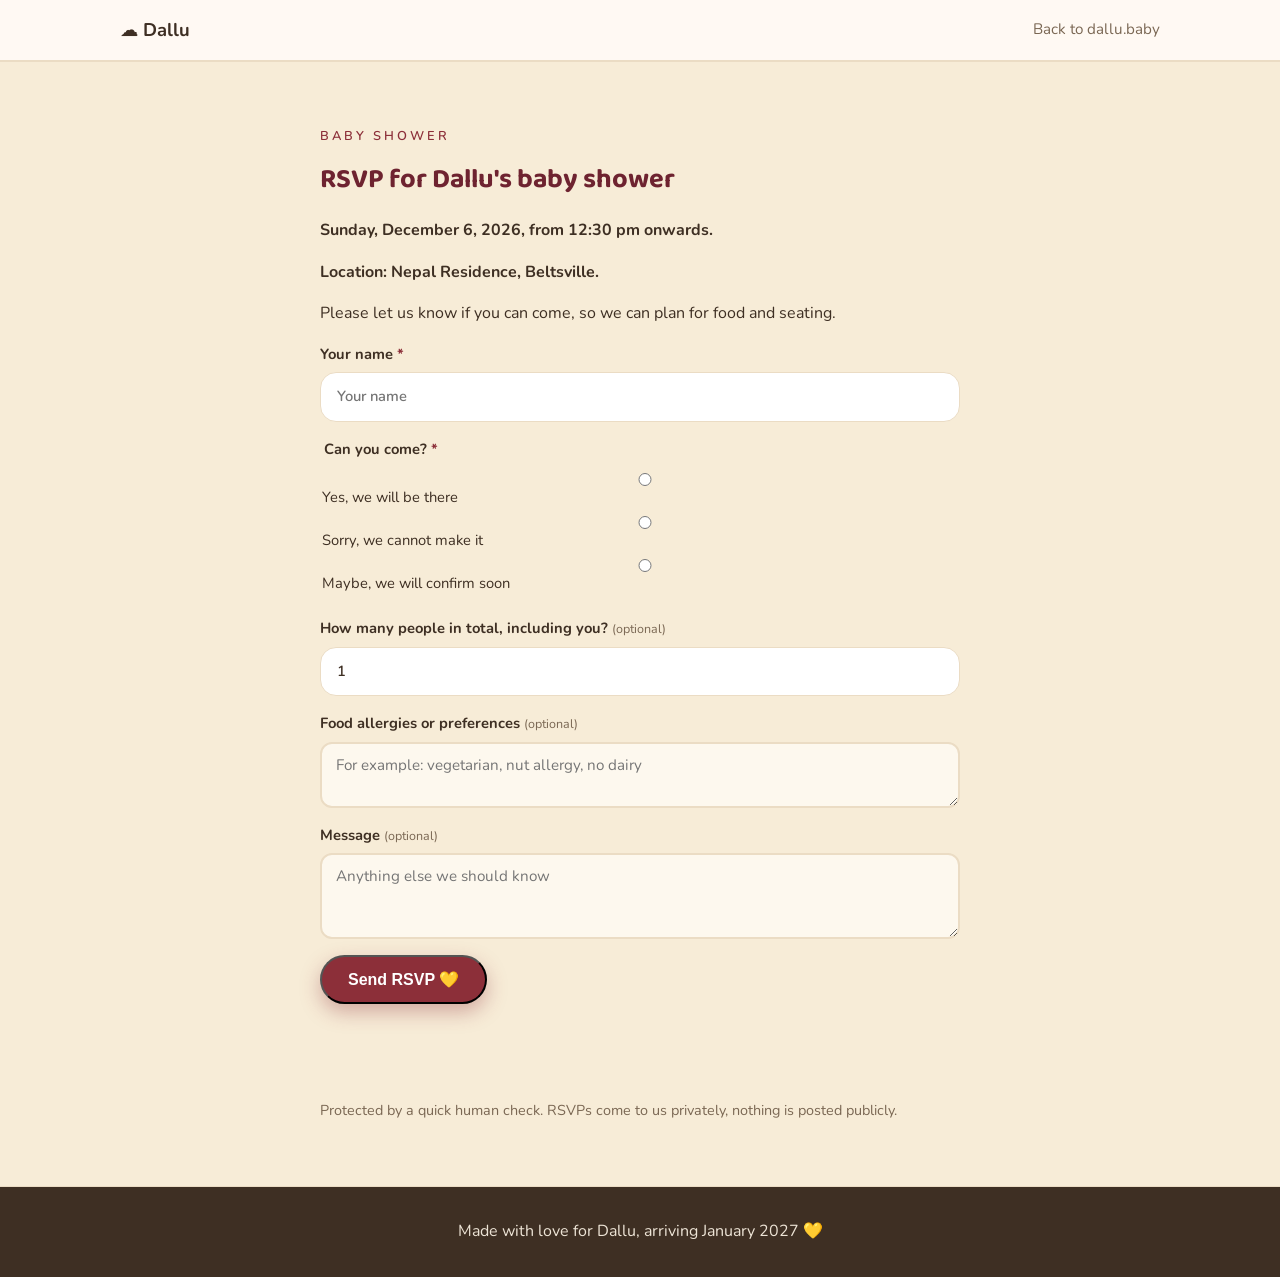
==== rsvp/index.html @ d1839c89 "Add baby shower RSVP page at /rsvp with spreadsheet tracking" ====
<!DOCTYPE html>
<html lang="en">
<head>
<meta charset="UTF-8">
<meta name="viewport" content="width=device-width, initial-scale=1.0">
<title>Baby shower RSVP | Dallu</title>
<meta name="description" content="RSVP for Dallu's baby shower on Sunday, December 6, 2026.">
<link rel="stylesheet" href="../styles.css">
<link rel="preconnect" href="https://fonts.googleapis.com">
<link rel="preconnect" href="https://fonts.gstatic.com" crossorigin>
<link href="https://fonts.googleapis.com/css2?family=Baloo+2:wght@500;600;700;800&family=Nunito:ital,wght@0,400;0,600;0,700;1,400&display=swap" rel="stylesheet">
<link rel="icon" type="image/png" href="../assets/img/lotus-mark.png">
<link rel="apple-touch-icon" href="../assets/img/lotus-mark.png">
<script src="https://challenges.cloudflare.com/turnstile/v0/api.js" async defer></script>
</head>
<body>

<header class="site-header">
  <div class="wrap header-inner">
    <a class="brand" href="../">☁️ <span>Dallu</span></a>
    <nav class="site-nav">
      <a href="../"><span class="nav-ico" aria-hidden="true">🏠</span>Back to dallu.baby</a>
    </nav>
  </div>
</header>

<main id="top">
  <section class="names">
    <div class="wrap narrow">
      <p class="eyebrow">Baby shower</p>
      <h2>RSVP for Dallu's baby shower</h2>
      <p><strong>Sunday, December 6, 2026, from 12:30 pm onwards.</strong></p>
      <p><strong>Location: Nepal Residence, Beltsville.</strong></p>
      <p>Please let us know if you can come, so we can plan for food and seating.</p>
      <form id="rsvpForm">
        <label class="field">
          <span class="field-label">Your name <span class="req">*</span></span>
          <input type="text" id="rsvpName" required maxlength="60" placeholder="Your name" autocomplete="name">
        </label>
        <fieldset class="field" style="border:0; padding:0; margin-bottom:16px;">
          <legend class="field-label">Can you come? <span class="req">*</span></legend>
          <label style="display:block; font-weight:400; margin:6px 0;"><input type="radio" name="rsvpAttending" value="yes" required> Yes, we will be there</label>
          <label style="display:block; font-weight:400; margin:6px 0;"><input type="radio" name="rsvpAttending" value="no"> Sorry, we cannot make it</label>
          <label style="display:block; font-weight:400; margin:6px 0;"><input type="radio" name="rsvpAttending" value="maybe"> Maybe, we will confirm soon</label>
        </fieldset>
        <label class="field">
          <span class="field-label">How many people in total, including you? <span class="opt">(optional)</span></span>
          <input type="number" id="rsvpGuests" min="1" max="10" value="1" inputmode="numeric">
        </label>
        <label class="field">
          <span class="field-label">Food allergies or preferences <span class="opt">(optional)</span></span>
          <textarea id="rsvpAllergies" maxlength="200" rows="2" placeholder="For example: vegetarian, nut allergy, no dairy"></textarea>
        </label>
        <label class="field">
          <span class="field-label">Message <span class="opt">(optional)</span></span>
          <textarea id="rsvpMessage" maxlength="300" rows="3" placeholder="Anything else we should know"></textarea>
        </label>
        <button class="btn btn-primary" type="submit">Send RSVP 💛</button>
        <div id="rsvpTsWidget" class="ts-widget"></div>
        <p class="form-note" id="rsvpNote">Protected by a quick human check. RSVPs come to us privately, nothing is posted publicly.</p>
      </form>
    </div>
  </section>
</main>

<footer class="site-footer">
  <div class="wrap">
    <p>Made with love for Dallu, arriving January 2027 💛</p>
  </div>
</footer>

<script src="rsvp.min.js?v=1"></script>
</body>
</html>
---- styles.css ----
:root {
  --cream: #FDF8EE;
  --cream-deep: #F7ECD7;
  --ink: #3E2F23;
  --ink-soft: #7A6753;
  --maroon: #8C2F39;
  --maroon-dark: #6E2330;
  --saffron: #E8912D;
  --gold: #C9962E;
  --card: #FFFFFF;
  --line: #EBDCC4;
  --radius: 22px;
  --shadow: 0 6px 24px rgba(62, 47, 35, 0.08);
}

* { box-sizing: border-box; }

html, body { overflow-x: clip; }

img { max-width: 100%; }

h1, h2, h3, .tl-card h4 {
  font-family: "Baloo 2", "Nunito", Georgia, serif;
  font-weight: 700;
  color: var(--maroon-dark);
}

body {
  margin: 0;
  font-family: "Nunito", "Avenir Next", "Segoe UI", system-ui, -apple-system, sans-serif;
  background: var(--cream);
  color: var(--ink);
  line-height: 1.6;
}

.wrap { max-width: 1080px; margin: 0 auto; padding: 0 20px; }
.wrap.narrow { max-width: 680px; }

/* Header */
.site-header {
  position: sticky; top: 0; z-index: 50;
  background: rgba(255, 249, 243, 0.92);
  backdrop-filter: blur(8px);
  border-bottom: 1px solid var(--line);
}
.header-inner { display: flex; align-items: center; justify-content: space-between; height: 60px; }
.brand { font-weight: 700; font-size: 1.15rem; color: var(--ink); text-decoration: none; }
.site-nav a { margin-left: 18px; color: var(--ink-soft); text-decoration: none; font-size: 0.95rem; display: inline-flex; align-items: center; gap: 6px; }
.site-nav a:hover { color: var(--maroon-dark); }
.nav-ico { display: none; }

/* Hero */
.hero {
  text-align: center;
  padding: 72px 0 64px;
  background:
    radial-gradient(600px 300px at 20% 10%, #FBE3C2 0%, transparent 60%),
    radial-gradient(600px 300px at 85% 20%, #F6D9C9 0%, transparent 60%),
    var(--cream);
}
.eyebrow {
  text-transform: uppercase; letter-spacing: 3px; font-size: 0.8rem;
  color: var(--maroon); font-weight: 600; margin: 0 0 12px;
}
.hero h1 { font-size: clamp(2rem, 5.5vw, 3.4rem); line-height: 1.15; margin: 0 0 12px; }
.hero-sub { color: var(--ink-soft); font-size: 1.1rem; margin: 0 0 28px; }

/* Floating baby icons above the sign */
.floaties { display: flex; gap: 28px; justify-content: center; font-size: 1.7rem; margin: 2px 0 12px; }
.floaties span { display: inline-block; animation: floaty 4s ease-in-out infinite; }
.floaties span:nth-child(2) { animation-delay: -1.3s; }
.floaties span:nth-child(3) { animation-delay: -2.6s; }
@keyframes floaty { 0%, 100% { transform: translateY(0); } 50% { transform: translateY(-10px); } }

/* Glowing "live sign" */
.live-sign {
  display: inline-block;
  background: linear-gradient(165deg, #8e2c3b 0%, #5e1c29 100%);
  border: 3px solid #b35660;
  border-radius: 30px;
  padding: 20px 48px;
  margin: 4px 0 20px;
  box-shadow: 0 12px 32px rgba(110, 35, 48, 0.35), inset 0 0 28px rgba(0, 0, 0, 0.28);
  animation: signIn 0.9s ease-out both;
}
.live-sign .sign-text {
  font-family: "Baloo 2", "Nunito", cursive;
  font-weight: 700;
  font-size: clamp(2.1rem, 6vw, 3.4rem);
  line-height: 1.1;
  color: #ffedbe;
  text-shadow: 0 0 6px #ffd97a, 0 0 20px #f7b733, 0 0 46px #e8912d;
  animation: signGlow 3.4s ease-in-out infinite;
}
@keyframes signIn { from { opacity: 0; transform: scale(0.92); } to { opacity: 1; transform: scale(1); } }
@keyframes signGlow { 0%, 100% { opacity: 1; } 50% { opacity: 0.93; } }
@media (prefers-reduced-motion: reduce) {
  .live-sign, .live-sign .sign-text, .floaties span { animation: none; }
}

.countdown { display: flex; gap: 12px; justify-content: center; margin-bottom: 32px; flex-wrap: wrap; }
.cd-box {
  background: var(--card); border: 1px solid var(--line); border-radius: 14px;
  min-width: 76px; padding: 12px 8px; box-shadow: var(--shadow);
}
.cd-num { display: block; font-size: 1.7rem; font-weight: 700; color: var(--maroon-dark); font-variant-numeric: tabular-nums; }
.cd-label { font-size: 0.75rem; text-transform: uppercase; letter-spacing: 1px; color: var(--ink-soft); }
.cd-days-only { min-width: 132px; padding: 14px 24px; }

.hero-cta { display: flex; gap: 12px; justify-content: center; flex-wrap: wrap; }
.hero-art {
  display: block; margin: 40px auto 0; width: 100%; max-width: 480px;
  border-radius: 24px; box-shadow: var(--shadow);
}

/* Watch him grow */
.growing { padding: 72px 0; background: var(--card); border-top: 1px solid var(--line); border-bottom: 1px solid var(--line); }
.growing-inner { display: grid; grid-template-columns: 1fr 1fr; gap: 48px; align-items: center; }
.growing-inner > * { min-width: 0; }
.growing-art { width: 100%; border-radius: 24px; box-shadow: var(--shadow); }
.growing-card h2 { font-size: clamp(1.6rem, 3.5vw, 2.2rem); margin: 0 0 8px; }
.grow-emoji { font-size: 4.2rem; margin: 12px 0 4px; animation: floaty 4s ease-in-out infinite; }
@keyframes floaty { 0%, 100% { transform: translateY(0); } 50% { transform: translateY(-10px); } }
.grow-text { font-size: 1.15rem; margin: 0 0 8px; }
.grow-text strong { color: var(--maroon-dark); }
.grow-dims { color: var(--ink-soft); font-size: 0.95rem; margin: 0; }
@media (max-width: 760px) {
  .growing-inner { grid-template-columns: 1fr; gap: 28px; }
  .growing-card { text-align: center; }
}
.btn {
  display: inline-block; padding: 13px 26px; border-radius: 999px;
  font-weight: 600; text-decoration: none; font-size: 1rem; transition: transform 0.15s ease;
}
.btn:hover { transform: translateY(-2px); }
.btn-primary { background: var(--maroon); color: #fff; box-shadow: 0 8px 20px rgba(140, 47, 57, 0.35); }
.btn-primary:hover { background: var(--maroon-dark); }
.btn-ghost { background: transparent; color: var(--ink); border: 2px solid var(--line); }
.btn-ghost:hover { border-color: var(--maroon); }

/* Sections */
section { padding: 56px 0; }
.welcome { background: var(--card); border-top: 1px solid var(--line); border-bottom: 1px solid var(--line); }
h2 { font-size: 1.7rem; margin: 0 0 8px; }
.section-sub { color: var(--ink-soft); margin: 0 0 24px; }
.signature { font-style: italic; color: var(--ink-soft); }

/* Babylist banner */
.babylist-banner {
  padding: 60px 0; text-align: center;
  background: linear-gradient(135deg, #FBEFD8 0%, #F6DFC2 100%);
  border-bottom: 1px solid var(--line);
}
.babylist-inner h2 { margin: 0 0 8px; font-size: clamp(1.5rem, 3.5vw, 2rem); }
.babylist-inner p { color: var(--ink-soft); margin: 0 0 22px; }
.babylist-banner[hidden] { display: none; }

/* Progress */
.progress-card { background: var(--card); border: 1px solid var(--line); border-radius: var(--radius); padding: 18px 20px; box-shadow: var(--shadow); margin-bottom: 24px; }
.progress-meta { display: flex; justify-content: space-between; font-weight: 600; margin-bottom: 10px; }
.progress-bar { height: 12px; background: var(--cream-deep); border-radius: 999px; overflow: hidden; }
.progress-fill { height: 100%; width: 0; background: linear-gradient(90deg, var(--saffron), var(--gold)); border-radius: 999px; transition: width 0.5s ease; }

/* Filters */
.filters { margin-bottom: 28px; }
.chips { display: flex; gap: 10px; flex-wrap: wrap; margin-bottom: 16px; }
.chip {
  border: 2px solid var(--line); background: var(--card); color: var(--ink-soft);
  border-radius: 999px; padding: 8px 16px; font-size: 0.9rem; cursor: pointer; font-weight: 600;
}
.chip:hover { border-color: var(--maroon); }
.chip.active { background: var(--maroon); border-color: var(--maroon); color: #fff; }
.filter-row { display: flex; gap: 12px; flex-wrap: wrap; align-items: center; }
#searchBox {
  flex: 1; min-width: 180px; padding: 11px 16px; border-radius: 999px;
  border: 2px solid var(--line); font-size: 0.95rem; background: var(--card); color: var(--ink);
}
#searchBox:focus { outline: none; border-color: var(--maroon); }
#priorityFilter {
  padding: 11px 14px; border-radius: 999px; border: 2px solid var(--line);
  background: var(--card); color: var(--ink); font-size: 0.9rem;
}
.toggle { display: flex; align-items: center; gap: 8px; font-size: 0.9rem; color: var(--ink-soft); cursor: pointer; }
.toggle input { width: 18px; height: 18px; accent-color: var(--maroon); }

/* Item grid */
.grid { display: grid; grid-template-columns: repeat(auto-fill, minmax(250px, 1fr)); gap: 22px; }
.group-title {
  grid-column: 1 / -1; font-size: 1.35rem; margin: 26px 0 2px;
  display: flex; align-items: center; gap: 14px;
}
.group-title::after { content: ""; flex: 1; height: 1px; background: var(--line); }
.grid > .group-title:first-child { margin-top: 0; }
.card {
  background: var(--card); border: 1px solid var(--line); border-radius: var(--radius);
  overflow: hidden; box-shadow: var(--shadow); display: flex; flex-direction: column;
  transition: transform 0.15s ease, box-shadow 0.15s ease;
}
.card:hover { transform: translateY(-3px); box-shadow: 0 12px 30px rgba(62, 50, 41, 0.12); }
.card-img { position: relative; aspect-ratio: 1 / 1; background: var(--cream-deep); }
.card-img img { width: 100%; height: 100%; object-fit: cover; display: block; }
.giftcard-art {
  width: 100%; height: 100%;
  background: linear-gradient(135deg, var(--gold) 0%, var(--saffron) 55%, var(--maroon) 100%);
  display: flex; align-items: center; justify-content: center;
}
.giftcard-art span { font-size: 4.5rem; filter: drop-shadow(0 4px 10px rgba(62, 50, 41, 0.3)); }
.badge {
  position: absolute; top: 12px; left: 12px; font-size: 0.72rem; font-weight: 700;
  text-transform: uppercase; letter-spacing: 0.8px; padding: 5px 11px; border-radius: 999px;
}
.badge.must { background: var(--maroon); color: #fff; }
.badge.nice { background: var(--saffron); color: #fff; }
.purchased-ribbon {
  position: absolute; top: 12px; right: 12px; background: rgba(62, 50, 41, 0.85); color: #fff;
  font-size: 0.72rem; font-weight: 700; padding: 5px 11px; border-radius: 999px;
}
.card-body { padding: 18px; display: flex; flex-direction: column; flex: 1; }
.card-cat { font-size: 0.75rem; text-transform: uppercase; letter-spacing: 1.5px; color: var(--maroon); font-weight: 700; margin-bottom: 6px; }
.card h3 { font-size: 1.02rem; margin: 0 0 4px; line-height: 1.35; }
.card-brand { font-size: 0.85rem; color: var(--ink-soft); margin: 0 0 8px; }
.card-blurb { font-size: 0.9rem; color: var(--ink-soft); margin: 0 0 14px; flex: 1; }
.card-meta { display: flex; align-items: center; justify-content: space-between; margin-bottom: 14px; }
.card-price { font-size: 1.25rem; font-weight: 700; color: var(--ink); }
.card-store { font-size: 0.8rem; color: var(--ink-soft); }
.card-actions { display: flex; gap: 10px; }
.btn-buy {
  flex: 1; text-align: center; background: var(--maroon); color: #fff; text-decoration: none;
  padding: 11px; border-radius: 12px; font-weight: 600; font-size: 0.9rem;
}
.btn-buy:hover { background: var(--maroon-dark); }
.btn-claim {
  flex: 1; background: transparent; border: 2px solid var(--line); color: var(--ink-soft);
  padding: 9px; border-radius: 12px; font-weight: 600; font-size: 0.9rem; cursor: pointer;
}
.btn-claim:hover { border-color: var(--gold); color: var(--ink); }
.btn-claim.claimed { background: var(--cream-deep); border-color: var(--gold); color: var(--ink); }
span.btn-claim.claimed { cursor: default; }
.card.purchased { opacity: 0.75; }
.card.purchased .card-img img { filter: saturate(0.6); }
.empty-msg { text-align: center; color: var(--ink-soft); padding: 40px 0; }

/* How it works */
.how { background: var(--cream-deep); }
.steps { padding-left: 22px; }
.steps li { margin-bottom: 14px; font-size: 1.02rem; }
.fine-print { font-size: 0.88rem; color: var(--ink-soft); background: var(--card); border: 1px dashed var(--line); border-radius: 12px; padding: 14px 18px; }

/* Alternatives */
.alt-grid { display: grid; grid-template-columns: repeat(auto-fit, minmax(240px, 1fr)); gap: 20px; }
.alt-card { background: var(--card); border: 1px solid var(--line); border-radius: var(--radius); padding: 26px 22px; box-shadow: var(--shadow); text-align: center; }
.alt-icon { font-size: 2.4rem; margin-bottom: 10px; }
.alt-card h3 { margin: 0 0 8px; font-size: 1.15rem; }
.alt-card p { margin: 0; color: var(--ink-soft); font-size: 0.95rem; }

/* FAQ */
.faq details { background: var(--card); border: 1px solid var(--line); border-radius: 12px; padding: 16px 20px; margin-bottom: 12px; }
.faq summary { font-weight: 600; cursor: pointer; }
.faq summary::marker { color: var(--maroon-dark); }
.faq details p { margin: 10px 0 0; color: var(--ink-soft); }
.contact { margin-top: 24px; }
.contact a { color: var(--maroon-dark); font-weight: 600; }

/* Footer */
.site-footer { background: var(--ink); color: #EDE4D6; text-align: center; padding: 32px 0; }
.site-footer p { margin: 0; }

/* Modal */
.modal-backdrop {
  position: fixed; inset: 0; z-index: 100;
  background: rgba(62, 50, 41, 0.55);
  display: flex; align-items: center; justify-content: center;
  padding: 20px;
}
.modal-backdrop[hidden] { display: none; }
.modal {
  background: var(--card); border-radius: var(--radius);
  max-width: 440px; width: 100%; max-height: 90vh; overflow-y: auto;
  padding: 28px 26px; position: relative; box-shadow: 0 20px 60px rgba(62, 50, 41, 0.25);
}
.modal-close {
  position: absolute; top: 12px; right: 14px;
  background: none; border: none; font-size: 1.6rem; line-height: 1;
  color: var(--ink-soft); cursor: pointer;
}
.modal h3 { margin: 0 0 4px; font-size: 1.3rem; }
.modal-sub { color: var(--ink-soft); font-size: 0.92rem; margin: 0 0 18px; }
.field { display: block; margin-bottom: 14px; font-weight: 600; font-size: 0.92rem; }
.field .req { color: var(--maroon-dark); }
.field .opt { color: var(--ink-soft); font-weight: 400; font-size: 0.82rem; }
.field input, .field textarea {
  display: block; width: 100%; margin-top: 6px;
  padding: 11px 14px; border-radius: 12px; border: 2px solid var(--line);
  font-size: 0.95rem; font-family: inherit; color: var(--ink); background: var(--cream);
}
.field input:focus, .field textarea:focus { outline: none; border-color: var(--maroon); }
.field textarea { resize: vertical; }
.form-error { color: #B3402E; font-size: 0.88rem; font-weight: 600; }
.btn-block { width: 100%; border: none; cursor: pointer; margin-top: 6px; }
.claim-details { margin: 0 0 14px; }
.claim-details dt { font-size: 0.75rem; text-transform: uppercase; letter-spacing: 1px; color: var(--ink-soft); margin-top: 12px; }
.claim-details dd { margin: 2px 0 0; font-weight: 600; }
.claim-details dd.msg { font-weight: 400; font-style: italic; background: var(--cream-deep); border-radius: 10px; padding: 10px 14px; margin-top: 6px; }
.btn-undo {
  background: none; border: none; color: var(--ink-soft); font-size: 0.82rem;
  cursor: pointer; text-decoration: underline; padding: 4px 2px; align-self: center;
}
.giver-link { cursor: pointer; }

@media (max-width: 560px) {
  .header-inner { flex-wrap: wrap; height: auto; padding: 10px 0; row-gap: 10px; }
  .site-nav { flex: 1 1 100%; display: flex; flex-wrap: wrap; justify-content: center; gap: 8px; padding: 2px 2px 6px; }
  .site-nav a { flex: 0 0 auto; margin-left: 0; font-size: 0.9rem; font-family: "Baloo 2", "Nunito", sans-serif; font-weight: 600; color: var(--maroon-dark); background: var(--card); border: 1px solid var(--line); border-radius: 999px; padding: 8px 16px; box-shadow: var(--shadow); }
  .site-nav a:hover { background: var(--maroon); border-color: var(--maroon); color: #fff; }
  .site-nav a:active { transform: scale(0.96); }
  .nav-ico { display: inline; }
  .hero { padding: 52px 0 48px; }
  .cd-box { min-width: 64px; }
  .filter-row { flex-direction: column; align-items: stretch; }
  #searchBox { min-width: 0; }
  .card-actions { flex-wrap: wrap; }
  .btn-buy, .btn-claim { flex: 1 1 140px; }
}

/* Pregnancy timeline */
.timeline-title { text-align: center; margin: 14px 0 8px; font-size: 1.35rem; }
.timeline { list-style: none; margin: 24px 0 0; padding: 0 0 0 1.75rem; position: relative; }
.timeline::before {
  content: ""; position: absolute; left: 0.55rem; top: 0.75rem; bottom: 0.75rem;
  width: 2px; background: var(--line); border-radius: 2px;
}
.tl-item { position: relative; padding: 0 0 1.4rem; }
.tl-item:last-child { padding-bottom: 0; }
.tl-dot {
  position: absolute; left: -1.6rem; top: 0.45rem;
  width: 0.9rem; height: 0.9rem; border-radius: 50%;
  background: var(--card); border: 2px solid var(--line);
}
.tl-item.past .tl-dot { background: var(--gold); border-color: var(--gold); }
.tl-item.today .tl-dot {
  background: var(--gold); border-color: var(--maroon-dark);
  width: 1.15rem; height: 1.15rem; left: -1.72rem; top: 0.32rem;
  box-shadow: 0 0 0 5px rgba(233, 180, 76, 0.25);
}
.tl-card {
  background: var(--cream); border: 1px solid var(--line);
  border-radius: var(--radius); padding: 14px 18px; box-shadow: var(--shadow);
}
.tl-item.today .tl-card { border-color: var(--gold); background: #FFFDF6; }
.tl-item.future .tl-card { opacity: 0.75; }
.tl-meta { display: flex; align-items: center; gap: 10px; flex-wrap: wrap; margin-bottom: 2px; }
.tl-date { font-size: 0.85rem; color: var(--ink-soft); }
.tl-week {
  font-size: 0.75rem; font-weight: 700; letter-spacing: 0.04em;
  background: var(--cream-deep); border: 1px solid var(--line);
  padding: 2px 10px; border-radius: 999px; color: var(--maroon-dark);
}
.tl-item.today .tl-week { background: var(--maroon); border-color: var(--maroon); color: #fff; }
.tl-card h4 { margin: 4px 0 2px; font-size: 1.05rem; }
.tl-card p { margin: 0; color: var(--ink-soft); font-size: 0.95rem; }

/* Lotus ornament divider */
.ornament { color: var(--gold); text-align: center; margin: 30px 0 6px; }
.ornament svg { width: 160px; height: 28px; }

/* Sanskrit blessing */
.blessing {
  font-family: "Baloo 2", "Nunito", serif;
  font-size: 1.7rem; color: var(--maroon); text-align: center; margin: 30px 0 4px;
}
.blessing-en { text-align: center; color: var(--ink-soft); font-style: italic; margin: 0; }

/* Name suggestion form */
.names { padding: 64px 0; background: var(--cream-deep); border-top: 1px solid var(--line); border-bottom: 1px solid var(--line); }
.names h2 { margin-top: 0; }
#nameForm {
  background: var(--card); border: 1px solid var(--line); border-radius: 26px;
  padding: 28px; box-shadow: var(--shadow); margin-top: 24px;
}
.field { display: block; margin-bottom: 16px; }
.field-label { display: block; font-weight: 700; margin-bottom: 6px; }
.field .req { color: var(--maroon); }
.field .opt { color: var(--ink-soft); font-weight: 400; font-size: 0.85em; }
.field input {
  width: 100%; padding: 12px 16px; border: 1.5px solid var(--line); border-radius: 16px;
  font: inherit; background: #fff; color: var(--ink);
}
.field input:focus { outline: none; border-color: var(--saffron); box-shadow: 0 0 0 3px rgba(232, 145, 45, 0.18); }
.form-note { color: var(--ink-soft); font-size: 0.9rem; margin: 14px 0 0; }
.ts-widget { margin: 16px 0 2px; min-height: 65px; }
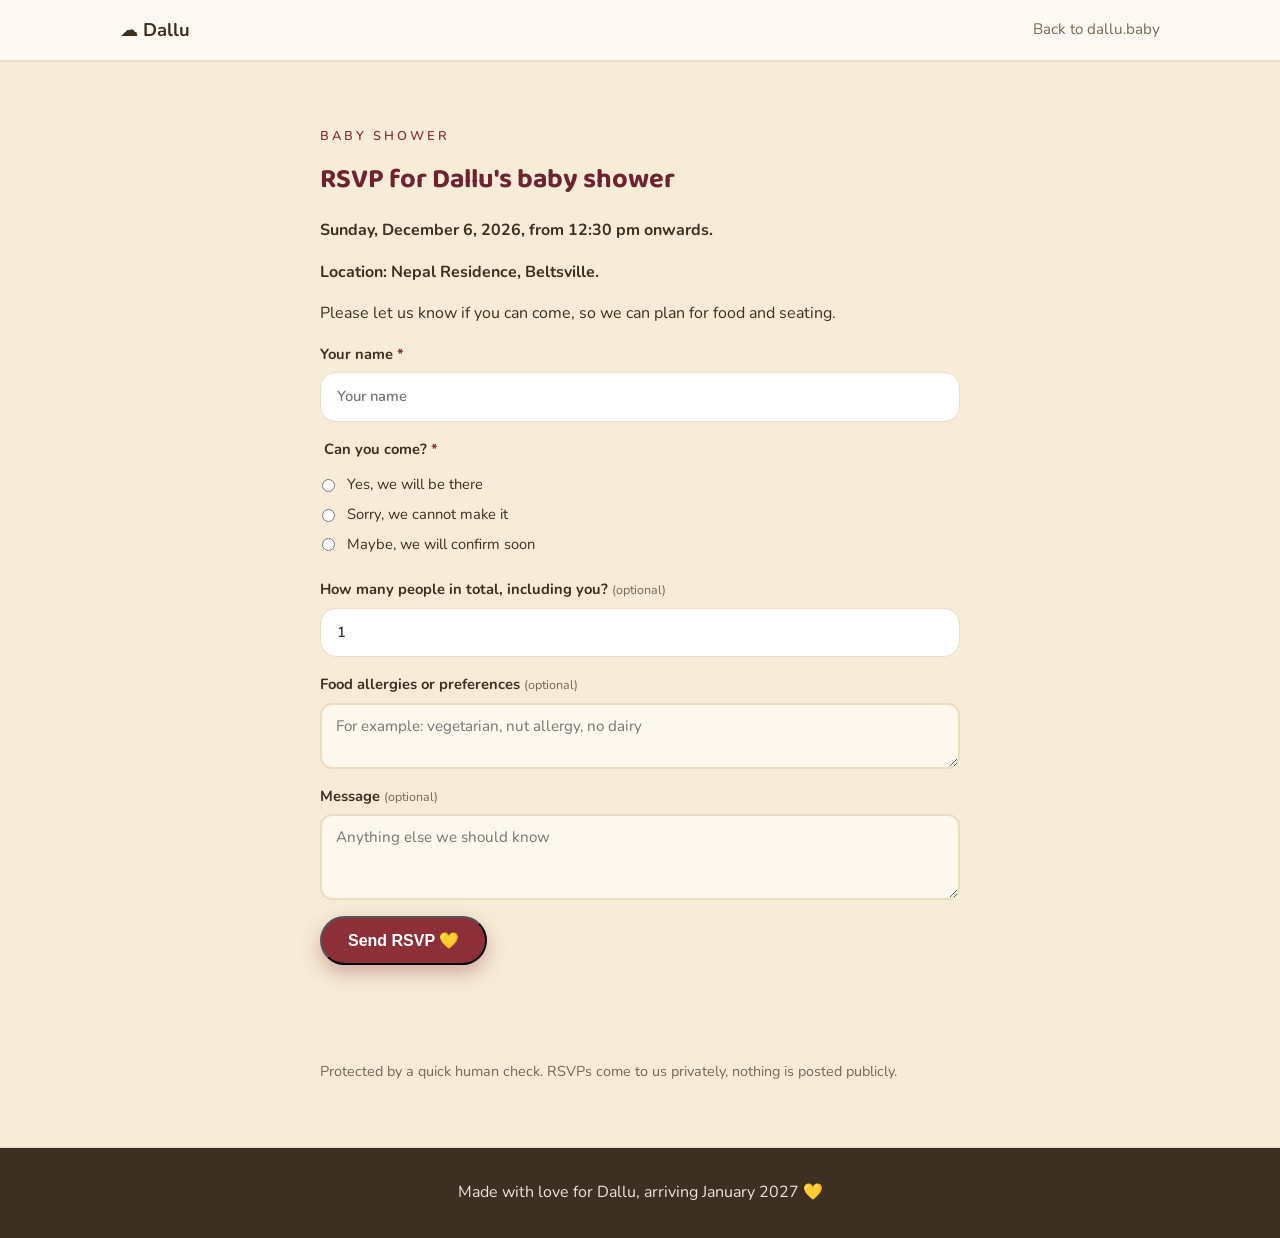
==== commit 6d284ee7: "Bump RSVP script cache buster so the redirect reaches visitors" ====
--- a/rsvp/index.html
+++ b/rsvp/index.html
@@ -69,6 +69,6 @@
   </div>
 </footer>
 
-<script src="rsvp.min.js?v=1"></script>
+<script src="rsvp.min.js?v=2"></script>
 </body>
 </html>
--- a/styles.css
+++ b/styles.css
@@ -388,3 +388,10 @@
 .field input:focus { outline: none; border-color: var(--saffron); box-shadow: 0 0 0 3px rgba(232, 145, 45, 0.18); }
 .form-note { color: var(--ink-soft); font-size: 0.9rem; margin: 14px 0 0; }
 .ts-widget { margin: 16px 0 2px; min-height: 65px; }
+/* Radio buttons must stay small circles, not text-field pills: the
+   .field input rules above would otherwise stretch them to full width. */
+.field input[type="radio"] {
+  display: inline-block; width: auto; padding: 0; border: 0;
+  margin: 0 8px 0 0; vertical-align: middle; background: none;
+  box-shadow: none;
+}
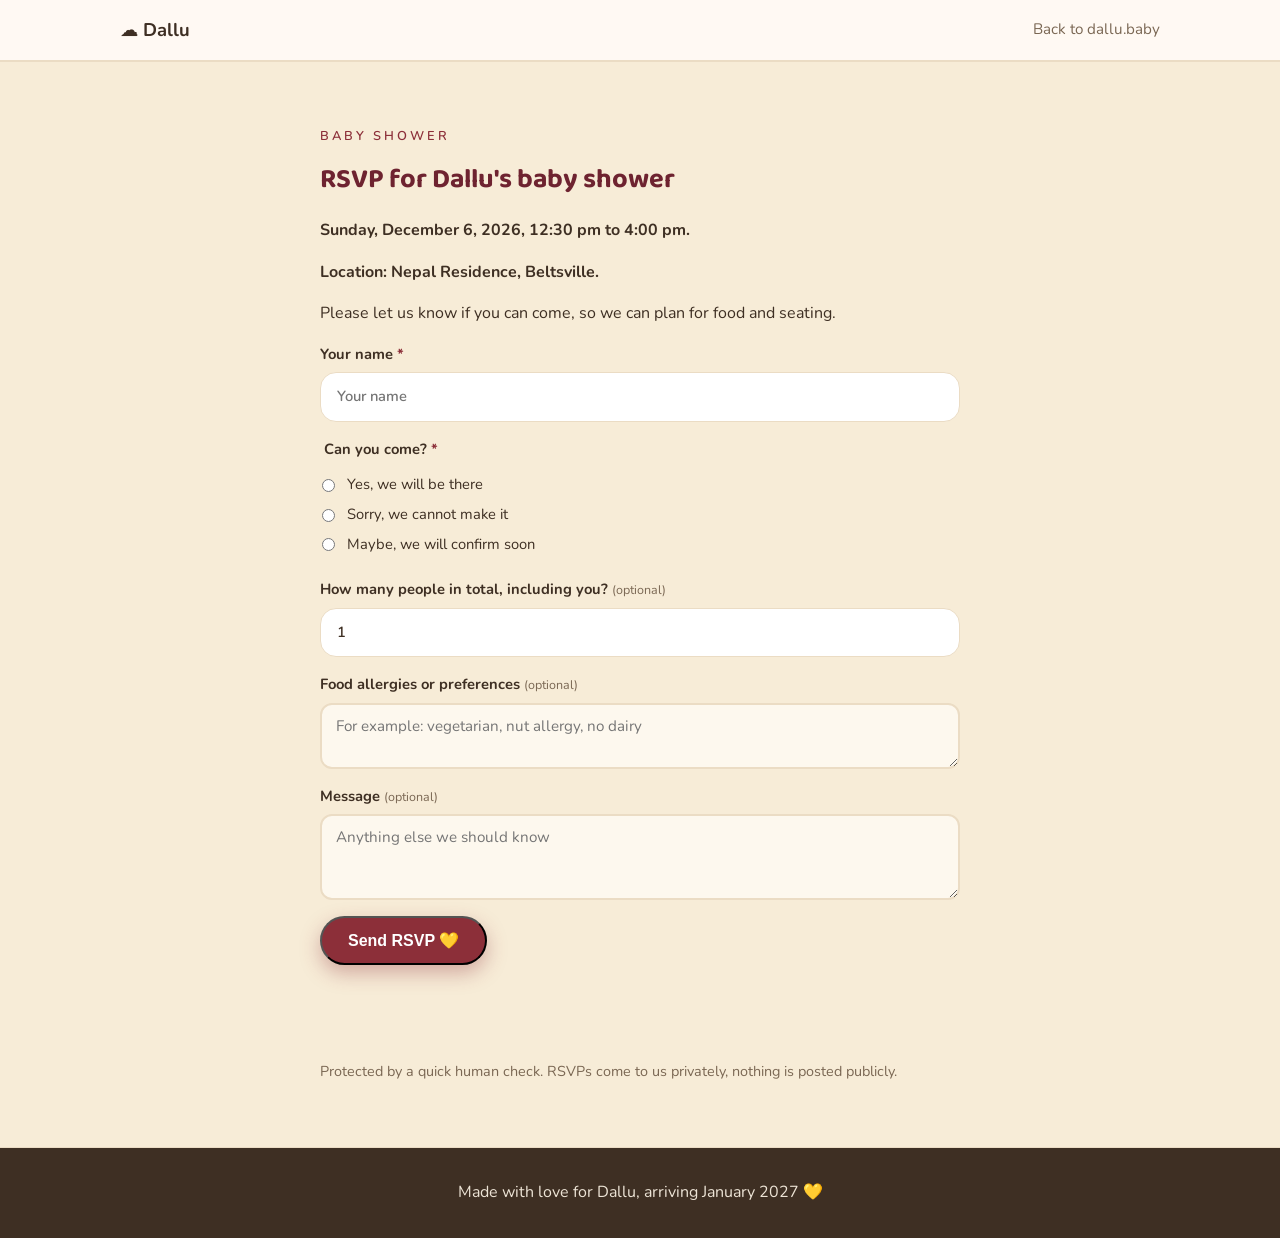
==== commit dd7923ce: "After a Yes RSVP, show add to calendar options, then redirect to homepage" ====
--- a/rsvp/index.html
+++ b/rsvp/index.html
@@ -29,7 +29,7 @@
     <div class="wrap narrow">
       <p class="eyebrow">Baby shower</p>
       <h2>RSVP for Dallu's baby shower</h2>
-      <p><strong>Sunday, December 6, 2026, from 12:30 pm onwards.</strong></p>
+      <p><strong>Sunday, December 6, 2026, 12:30 pm to 4:00 pm.</strong></p>
       <p><strong>Location: Nepal Residence, Beltsville.</strong></p>
       <p>Please let us know if you can come, so we can plan for food and seating.</p>
       <form id="rsvpForm">
@@ -59,6 +59,19 @@
         <div id="rsvpTsWidget" class="ts-widget"></div>
         <p class="form-note" id="rsvpNote">Protected by a quick human check. RSVPs come to us privately, nothing is posted publicly.</p>
       </form>
+      <div id="calendarPanel" style="display:none;">
+        <h3>Thank you! Your RSVP is saved. We cannot wait to see you. 💛</h3>
+        <p>Add the baby shower to your calendar:</p>
+        <p><strong>Sunday, December 6, 2026, 12:30 pm to 4:00 pm, Nepal Residence, Beltsville.</strong></p>
+        <p>
+          <a class="btn btn-primary" href="https://calendar.google.com/calendar/render?action=TEMPLATE&amp;text=Baby%20shower%20for%20Dallu&amp;dates=20261206T173000Z%2F20261206T210000Z&amp;details=Baby%20shower%20for%20Dallu%20at%20Nepal%20Residence%2C%20Beltsville.&amp;location=Nepal%20Residence%2C%20Beltsville" target="_blank" rel="noopener">Add to Google Calendar</a>
+        </p>
+        <p>
+          <a class="btn btn-ghost" href="https://outlook.live.com/calendar/0/deeplink/compose?subject=Baby%20shower%20for%20Dallu&amp;startdt=2026-12-06T17%3A30%3A00Z&amp;enddt=2026-12-06T21%3A00%3A00Z&amp;body=Baby%20shower%20for%20Dallu%20at%20Nepal%20Residence%2C%20Beltsville.&amp;location=Nepal%20Residence%2C%20Beltsville" target="_blank" rel="noopener">Add to Outlook</a>
+          <button class="btn btn-ghost" type="button" id="icsDownload">Download .ics (Apple Calendar and others)</button>
+        </p>
+        <p class="form-note">Taking you back to dallu.baby in <span id="calCountdown">15</span> seconds, or <a href="../">go to the homepage now</a>.</p>
+      </div>
     </div>
   </section>
 </main>
@@ -69,6 +82,6 @@
   </div>
 </footer>
 
-<script src="rsvp.min.js?v=2"></script>
+<script src="rsvp.min.js?v=3"></script>
 </body>
 </html>
